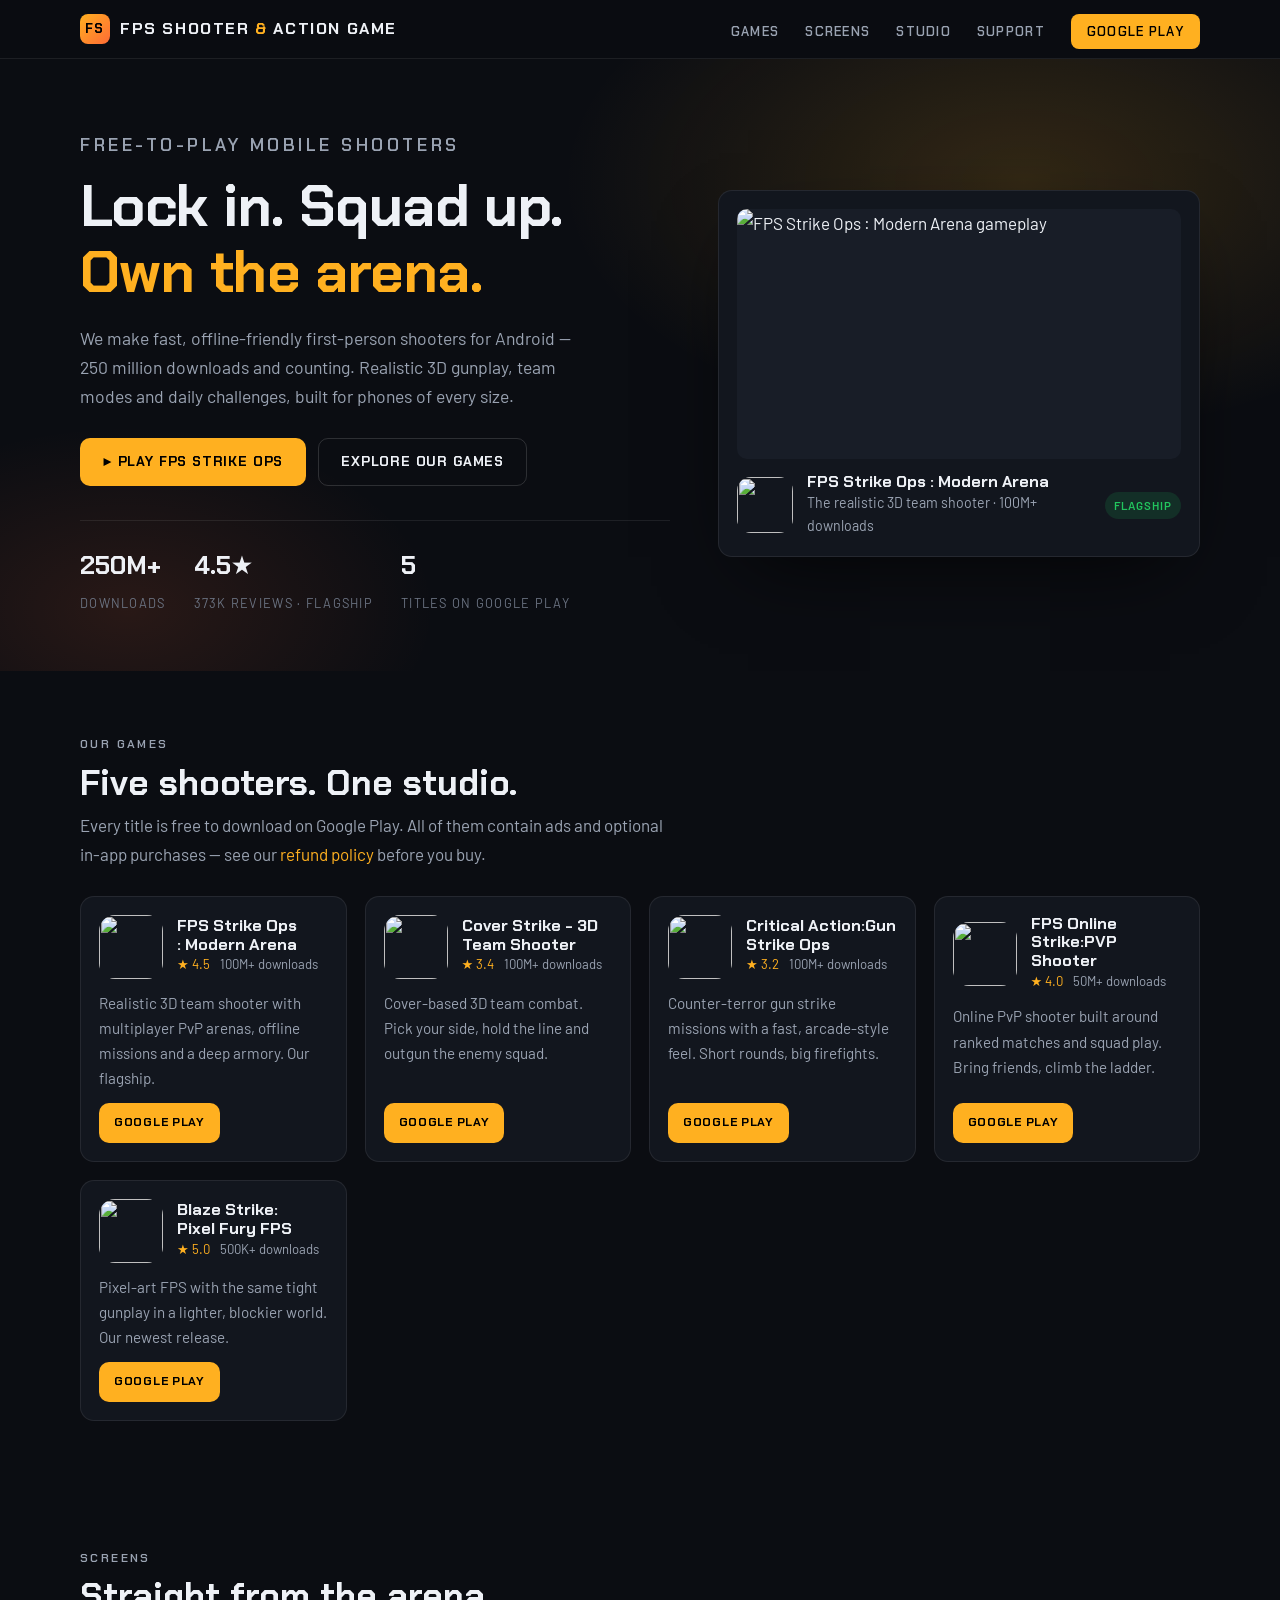
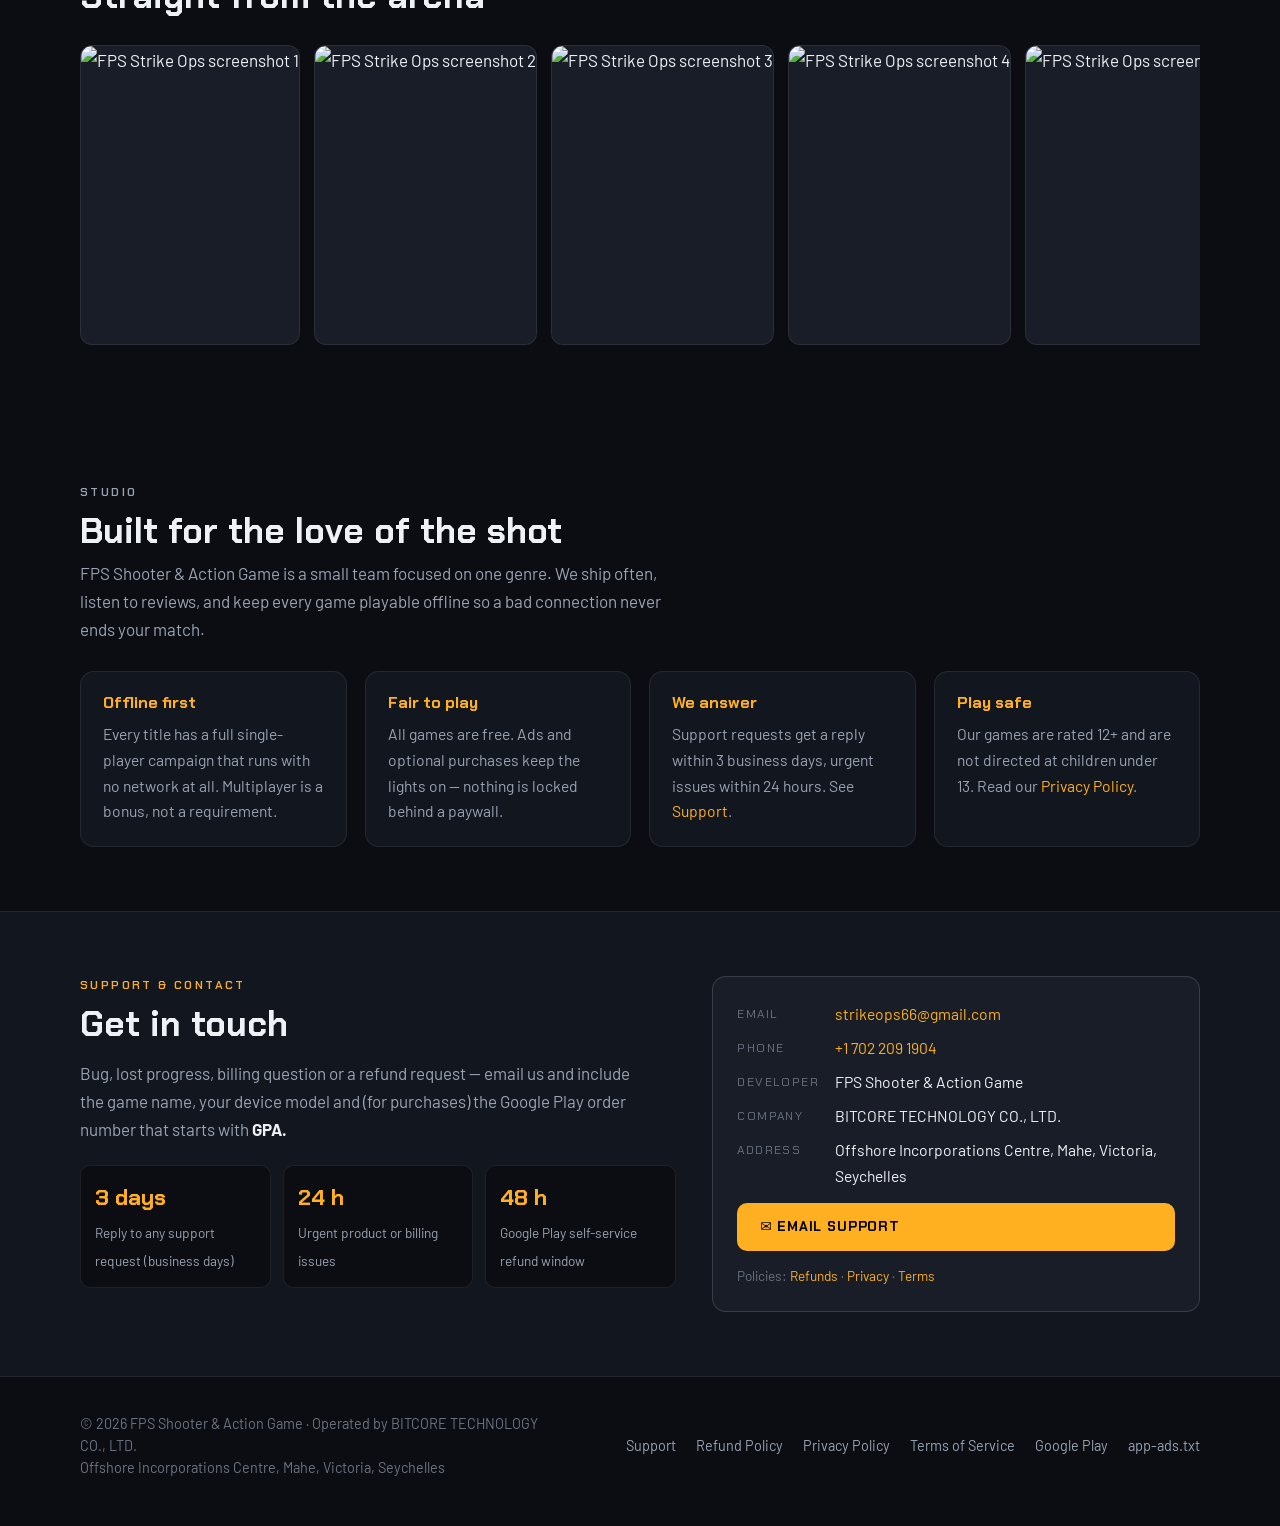
==== index.html @ 60e4191b "Studio website with support, refund and privacy pages + app-ads.txt Replaces the app-ads.txt placeho" ====
<!DOCTYPE html>
<html lang="en">
<head>
<meta charset="utf-8">
<meta name="viewport" content="width=device-width,initial-scale=1">
<title>FPS Shooter &amp; Action Game — Mobile FPS Studio | 250M+ Downloads</title>
<meta name="description" content="FPS Shooter & Action Game builds free-to-play mobile shooters — FPS Strike Ops, FPS Online Strike, Cover Strike and more. Player support, refund policy and privacy information.">
<link rel="icon" href="https://play-lh.googleusercontent.com/eiOZd_w3-KqGU1NfuZDqrY8FclcKAdGegweEXsNcjBWPs9yWffAY78PCITk1wj9vtEdM0S3DuKdoXiqUF1o_=w64">
<link rel="preconnect" href="https://fonts.googleapis.com"><link rel="preconnect" href="https://fonts.gstatic.com" crossorigin>
<link rel="stylesheet" href="https://fonts.googleapis.com/css2?family=Chakra+Petch:wght@500;600;700&family=Barlow:wght@400;500;600&display=swap">
<link rel="stylesheet" href="assets/site.css">
</head>
<body>

<header class="nav">
  <div class="wrap">
    <a class="logo" href="./"><span class="mark">FS</span><span>FPS Shooter <em>&amp;</em> Action Game</span></a>
    <ul class="nav-links">
      <li><a href="#games">Games</a></li>
      <li class="hide-m"><a href="#screens">Screens</a></li>
      <li class="hide-m"><a href="#studio">Studio</a></li>
      <li><a href="support.html">Support</a></li>
      <li><a class="nav-cta" href="https://play.google.com/store/apps/dev?id=6291860569891816067" target="_blank" rel="noopener">Google Play</a></li>
    </ul>
  </div>
</header>

<section class="hero">
  <div class="wrap">
    <div>
      <p class="eyebrow">Free-to-play mobile shooters</p>
      <h1>Lock in. Squad up.<br><em>Own the arena.</em></h1>
      <p>We make fast, offline-friendly first-person shooters for Android — 250 million downloads and counting. Realistic 3D gunplay, team modes and daily challenges, built for phones of every size.</p>
      <div class="hero-actions">
        <a class="btn btn-primary" href="https://play.google.com/store/apps/details?id=com.ta.strike.ops" target="_blank" rel="noopener">▶ Play FPS Strike Ops</a>
        <a class="btn btn-ghost" href="#games">Explore our games</a>
      </div>
      <div class="stats">
        <div class="stat"><b>250M+</b><span>Downloads</span></div>
        <div class="stat"><b>4.5★</b><span>373K reviews · flagship</span></div>
        <div class="stat"><b>5</b><span>Titles on Google Play</span></div>
      </div>
    </div>
    <div class="hero-card">
      <div class="shot"><img src="https://play-lh.googleusercontent.com/GbMS17hHbdoyaOYoECsVJ3PONYQ0sqHkr0JkvnWP-VpS0JT8hbqJIrBjSBiRwr2f1A=w1280-h720-rw" alt="FPS Strike Ops : Modern Arena gameplay"></div>
      <div class="app">
        <img src="https://play-lh.googleusercontent.com/eiOZd_w3-KqGU1NfuZDqrY8FclcKAdGegweEXsNcjBWPs9yWffAY78PCITk1wj9vtEdM0S3DuKdoXiqUF1o_=w112" alt="">
        <div><h3>FPS Strike Ops : Modern Arena</h3><small>The realistic 3D team shooter · 100M+ downloads</small></div>
        <span class="badge" style="margin-left:auto">Flagship</span>
      </div>
    </div>
  </div>
</section>

<section id="games">
  <div class="wrap">
    <div class="sec-head">
      <p class="eyebrow">Our games</p>
      <h2>Five shooters. One studio.</h2>
      <p>Every title is free to download on Google Play. All of them contain ads and optional in-app purchases — see our <a href="refund-policy.html" style="color:var(--accent)">refund policy</a> before you buy.</p>
    </div>
    <div class="games">
      <article class="game">
        <div class="game-top"><img src="https://play-lh.googleusercontent.com/eiOZd_w3-KqGU1NfuZDqrY8FclcKAdGegweEXsNcjBWPs9yWffAY78PCITk1wj9vtEdM0S3DuKdoXiqUF1o_=w128" alt=""><div><h3>FPS Strike Ops : Modern Arena</h3><div class="meta"><span class="star">★ 4.5</span><span>100M+ downloads</span></div></div></div>
        <p>Realistic 3D team shooter with multiplayer PvP arenas, offline missions and a deep armory. Our flagship.</p>
        <a class="btn btn-primary" href="https://play.google.com/store/apps/details?id=com.ta.strike.ops" target="_blank" rel="noopener">Google Play</a>
      </article>
      <article class="game">
        <div class="game-top"><img src="https://play-lh.googleusercontent.com/zvyoEqVJ7ERWciOapEbPvuQXJmzUcfPkXwV77BmDdhrMVTuaQKJxCbdnVAI8Pr-dbkSBhZAICkouK5ZxYdwkQQ=w128" alt=""><div><h3>Cover Strike - 3D Team Shooter</h3><div class="meta"><span class="star">★ 3.4</span><span>100M+ downloads</span></div></div></div>
        <p>Cover-based 3D team combat. Pick your side, hold the line and outgun the enemy squad.</p>
        <a class="btn btn-primary" href="https://play.google.com/store/apps/details?id=com.gun.black.ops" target="_blank" rel="noopener">Google Play</a>
      </article>
      <article class="game">
        <div class="game-top"><img src="https://play-lh.googleusercontent.com/qFBl_gUh5P7pqWK5F_H5-zqNdNTN-bvPZo6_1qJ7ZW3UpAFX5x0HofotxytXqCaEn1AuwCCeY-J4sV0vwq_VKA=w128" alt=""><div><h3>Critical Action:Gun Strike Ops</h3><div class="meta"><span class="star">★ 3.2</span><span>100M+ downloads</span></div></div></div>
        <p>Counter-terror gun strike missions with a fast, arcade-style feel. Short rounds, big firefights.</p>
        <a class="btn btn-primary" href="https://play.google.com/store/apps/details?id=com.bl.critical.strike" target="_blank" rel="noopener">Google Play</a>
      </article>
      <article class="game">
        <div class="game-top"><img src="https://play-lh.googleusercontent.com/dfALx_zwfpstCQvj4zdCKIrQRp6PvN3yV7wNoa-fomCgHH2scZoKKDN0XkfqlPEefHFbMLRkBzP7yIRurAc2sA=w128" alt=""><div><h3>FPS Online Strike:PVP Shooter</h3><div class="meta"><span class="star">★ 4.0</span><span>50M+ downloads</span></div></div></div>
        <p>Online PvP shooter built around ranked matches and squad play. Bring friends, climb the ladder.</p>
        <a class="btn btn-primary" href="https://play.google.com/store/apps/details?id=com.ta.online.strike.fps" target="_blank" rel="noopener">Google Play</a>
      </article>
      <article class="game">
        <div class="game-top"><img src="https://play-lh.googleusercontent.com/nWq3Pk10-K2bo0F_DosfK-F9bigmZJPhy7MF2PuyTVG5hXg_ZrGI370a8XUCoh2WPLZQ9julmwb5E0Mu7UWlpw=w128" alt=""><div><h3>Blaze Strike: Pixel Fury FPS</h3><div class="meta"><span class="star">★ 5.0</span><span>500K+ downloads</span></div></div></div>
        <p>Pixel-art FPS with the same tight gunplay in a lighter, blockier world. Our newest release.</p>
        <a class="btn btn-primary" href="https://play.google.com/store/apps/details?id=com.supershoot.pixel.ops" target="_blank" rel="noopener">Google Play</a>
      </article>
    </div>
  </div>
</section>

<section id="screens">
  <div class="wrap">
    <div class="sec-head">
      <p class="eyebrow">Screens</p>
      <h2>Straight from the arena</h2>
    </div>
    <div class="shots">
      <img src="https://play-lh.googleusercontent.com/YrkR-GP7OKghBTATCoO_jJrchSVrh-NSUBb5DnbRZC1DbLK_cgV9FC2e_iI4GzLsKXuZjuFZajnGCiA8qA=w640-h360-rw" alt="FPS Strike Ops screenshot 1" loading="lazy">
      <img src="https://play-lh.googleusercontent.com/F-PA6T3XIdvwrse23SaIC08Gy3t6F6Nx5tuza8AEM89mSB_3hZnRkP-4JMv6yjDGOiGDeAmq12oHYveiRbSdFw=w640-h360-rw" alt="FPS Strike Ops screenshot 2" loading="lazy">
      <img src="https://play-lh.googleusercontent.com/Csdne6A845OyaiWxD9Ntml9R6-lR1MFSiaHTgjvxliVPayy85uKWmPbZWuVIQHT2IPcsP4mLHsgQgP6q6qTd4Q=w640-h360-rw" alt="FPS Strike Ops screenshot 3" loading="lazy">
      <img src="https://play-lh.googleusercontent.com/toyQbJRWoz0KN__xjFZspOG6EokQE6qhk5tOln2eeRFfyL7RmnrZV9uP13DXLRX126UEQ1Yo2Ake-59Ly_I-iA=w640-h360-rw" alt="FPS Strike Ops screenshot 4" loading="lazy">
      <img src="https://play-lh.googleusercontent.com/KKtmSAHfgTXVTNbAtqgESlpMRPWPVC8OJ27O0q0LJjxNmE_1CSCoEBKXqvt0NyDUtAFD084nBZnlByln8cVCmw=w640-h360-rw" alt="FPS Strike Ops screenshot 5" loading="lazy">
      <img src="https://play-lh.googleusercontent.com/1MbArdPNbD7uxNsCjyC_kIRxzK9G8thJ47Q17dY5XfR0oD-TJqFW-3tur8XuuG2yicyQautiaQTk8PcZUwGtAw=w640-h360-rw" alt="FPS Strike Ops screenshot 6" loading="lazy">
    </div>
  </div>
</section>

<section id="studio">
  <div class="wrap">
    <div class="sec-head">
      <p class="eyebrow">Studio</p>
      <h2>Built for the love of the shot</h2>
      <p>FPS Shooter &amp; Action Game is a small team focused on one genre. We ship often, listen to reviews, and keep every game playable offline so a bad connection never ends your match.</p>
    </div>
    <div class="about-grid">
      <div class="about-card"><h3>Offline first</h3><p>Every title has a full single-player campaign that runs with no network at all. Multiplayer is a bonus, not a requirement.</p></div>
      <div class="about-card"><h3>Fair to play</h3><p>All games are free. Ads and optional purchases keep the lights on — nothing is locked behind a paywall.</p></div>
      <div class="about-card"><h3>We answer</h3><p>Support requests get a reply within 3 business days, urgent issues within 24 hours. See <a href="support.html" style="color:var(--accent)">Support</a>.</p></div>
      <div class="about-card"><h3>Play safe</h3><p>Our games are rated 12+ and are not directed at children under 13. Read our <a href="privacy-policy.html" style="color:var(--accent)">Privacy Policy</a>.</p></div>
    </div>
  </div>
</section>

<section class="support" id="contact">
  <div class="wrap support-grid">
    <div>
      <p class="eyebrow">Support &amp; contact</p>
      <h2 style="font-size:clamp(1.6rem,3vw,2.2rem);margin:8px 0 14px">Get in touch</h2>
      <p style="color:var(--txt-2);max-width:56ch">Bug, lost progress, billing question or a refund request — email us and include the game name, your device model and (for purchases) the Google Play order number that starts with <strong style="color:var(--txt)">GPA.</strong></p>
      <div class="sla" style="margin-top:22px">
        <div><b>3 days</b><span>Reply to any support request (business days)</span></div>
        <div><b>24 h</b><span>Urgent product or billing issues</span></div>
        <div><b>48 h</b><span>Google Play self-service refund window</span></div>
      </div>
    </div>
    <div class="contact-card">
      <dl>
        <dt>Email</dt><dd><a href="mailto:strikeops66@gmail.com">strikeops66@gmail.com</a></dd>
        <dt>Phone</dt><dd><a href="tel:+17022091904">+1 702 209 1904</a></dd>
        <dt>Developer</dt><dd>FPS Shooter &amp; Action Game</dd>
        <dt>Company</dt><dd>BITCORE TECHNOLOGY CO., LTD.</dd>
        <dt>Address</dt><dd>Offshore Incorporations Centre, Mahe, Victoria, Seychelles</dd>
      </dl>
      <a class="btn btn-primary" href="mailto:strikeops66@gmail.com?subject=Support%20request%20%E2%80%94%20FPS%20Strike%20Ops">✉ Email support</a>
      <p style="font-size:.85rem;color:var(--txt-3)">Policies: <a href="refund-policy.html" style="color:var(--accent)">Refunds</a> · <a href="privacy-policy.html" style="color:var(--accent)">Privacy</a> · <a href="terms.html" style="color:var(--accent)">Terms</a></p>
    </div>
  </div>
</section>

<footer>
  <div class="wrap">
    <address>© 2026 FPS Shooter &amp; Action Game · Operated by BITCORE TECHNOLOGY CO., LTD.<br>Offshore Incorporations Centre, Mahe, Victoria, Seychelles</address>
    <ul class="foot-links">
      <li><a href="support.html">Support</a></li>
      <li><a href="refund-policy.html">Refund Policy</a></li>
      <li><a href="privacy-policy.html">Privacy Policy</a></li>
      <li><a href="terms.html">Terms of Service</a></li>
      <li><a href="https://play.google.com/store/apps/dev?id=6291860569891816067" target="_blank" rel="noopener">Google Play</a></li>
      <li><a href="app-ads.txt">app-ads.txt</a></li>
    </ul>
  </div>
</footer>
</body>
</html>
---- assets/site.css ----
:root{
  --bg:#0b0d12;--bg-2:#12161e;--bg-3:#181d27;
  --line:rgba(255,255,255,.08);--line-2:rgba(255,255,255,.14);
  --txt:#eef1f6;--txt-2:#9aa3b2;--txt-3:#6b7382;
  --accent:#ffb020;--accent-2:#ff6b35;--green:#22c55e;
  --radius:14px;
  --font-display:"Chakra Petch",system-ui,sans-serif;
  --font-body:"Barlow",system-ui,-apple-system,"Segoe UI",sans-serif;
}
*{margin:0;padding:0;box-sizing:border-box}
html{scroll-behavior:smooth}
body{background:var(--bg);color:var(--txt);font-family:var(--font-body);font-size:17px;line-height:1.65;overflow-x:hidden;-webkit-font-smoothing:antialiased}
img{max-width:100%;display:block}
a{color:inherit;text-decoration:none}
h1,h2,h3,h4,.btn,.nav-links a,.logo,.eyebrow{font-family:var(--font-display)}
h1,h2,h3{text-wrap:balance;line-height:1.15}
::selection{background:var(--accent);color:#000}
.wrap{width:min(1120px,92vw);margin:0 auto}

/* nav */
.nav{position:sticky;top:0;z-index:100;background:rgba(11,13,18,.88);-webkit-backdrop-filter:blur(12px);backdrop-filter:blur(12px);border-bottom:1px solid var(--line)}
.nav .wrap{display:flex;align-items:center;justify-content:space-between;gap:20px;padding:14px 0}
.logo{display:flex;align-items:center;gap:10px;font-weight:700;font-size:1rem;letter-spacing:.1em;text-transform:uppercase;white-space:nowrap}
.logo .mark{width:30px;height:30px;flex:none;border-radius:8px;background:linear-gradient(135deg,var(--accent),var(--accent-2));display:grid;place-items:center;color:#000;font-weight:700;font-size:.85rem}
.logo em{color:var(--accent);font-style:normal}
.nav-links{display:flex;align-items:center;gap:26px;list-style:none}
.nav-links a{font-size:.8rem;font-weight:600;letter-spacing:.1em;text-transform:uppercase;color:var(--txt-2);transition:color .2s}
.nav-links a:hover,.nav-links a[aria-current]{color:var(--txt)}
.nav-cta{background:var(--accent);color:#000!important;padding:9px 16px;border-radius:8px}
.nav-cta:hover{box-shadow:0 6px 20px rgba(255,176,32,.35)}
@media (max-width:760px){.nav-links{gap:14px;flex-wrap:wrap;justify-content:flex-end}.nav-links a{font-size:.72rem}.nav-links .hide-m{display:none}}

/* buttons */
.btn{display:inline-flex;align-items:center;gap:8px;padding:12px 22px;border-radius:10px;font-weight:700;letter-spacing:.06em;text-transform:uppercase;font-size:.85rem;border:1px solid transparent;transition:transform .15s,box-shadow .2s,background .2s}
.btn-primary{background:var(--accent);color:#000}
.btn-primary:hover{transform:translateY(-1px);box-shadow:0 8px 24px rgba(255,176,32,.35)}
.btn-ghost{border-color:var(--line-2);color:var(--txt)}
.btn-ghost:hover{background:var(--bg-3)}
.eyebrow{font-size:.75rem;letter-spacing:.2em;text-transform:uppercase;color:var(--accent);font-weight:600}

/* hero */
.hero{position:relative;padding:72px 0 56px;overflow:hidden}
.hero::before{content:"";position:absolute;inset:0;background:radial-gradient(60% 70% at 80% 20%,rgba(255,176,32,.16),transparent 60%),radial-gradient(40% 50% at 10% 90%,rgba(255,107,53,.12),transparent 60%);pointer-events:none}
.hero .wrap{position:relative;display:grid;grid-template-columns:1.1fr .9fr;gap:48px;align-items:center}
.hero h1{font-size:clamp(2.2rem,5vw,3.6rem);font-weight:700;letter-spacing:-.01em;margin:14px 0 18px}
.hero h1 em{font-style:normal;color:var(--accent)}
.hero p{color:var(--txt-2);font-size:1.1rem;max-width:52ch}
.hero-actions{display:flex;flex-wrap:wrap;gap:12px;margin-top:26px}
.stats{display:flex;flex-wrap:wrap;gap:28px;margin-top:34px;padding-top:24px;border-top:1px solid var(--line)}
.stat b{display:block;font-family:var(--font-display);font-size:1.6rem;color:var(--txt)}
.stat span{font-size:.8rem;letter-spacing:.1em;text-transform:uppercase;color:var(--txt-3)}
.hero-card{background:var(--bg-2);border:1px solid var(--line);border-radius:var(--radius);padding:18px;box-shadow:0 30px 80px -30px rgba(0,0,0,.8)}
.hero-card .shot{border-radius:10px;overflow:hidden;aspect-ratio:16/9;background:var(--bg-3)}
.hero-card .shot img{width:100%;height:100%;object-fit:cover}
.hero-card .app{display:flex;align-items:center;gap:14px;margin-top:14px}
.hero-card .app img{width:56px;height:56px;border-radius:14px;flex:none}
.hero-card .app h3{font-size:1rem}
.hero-card .app small{color:var(--txt-2);display:block}
.badge{display:inline-flex;align-items:center;gap:6px;font-size:.72rem;letter-spacing:.08em;text-transform:uppercase;padding:4px 9px;border-radius:999px;background:rgba(34,197,94,.14);color:var(--green);font-weight:600}
@media (max-width:860px){.hero .wrap{grid-template-columns:1fr}.hero{padding:48px 0 40px}}

/* sections */
section{padding:64px 0}
.sec-head{display:flex;flex-direction:column;gap:8px;margin-bottom:28px}
.sec-head h2{font-size:clamp(1.6rem,3vw,2.2rem)}
.sec-head p{color:var(--txt-2);max-width:60ch}

/* games grid */
.games{display:grid;grid-template-columns:repeat(auto-fill,minmax(250px,1fr));gap:18px}
.game{background:var(--bg-2);border:1px solid var(--line);border-radius:var(--radius);padding:18px;display:flex;flex-direction:column;gap:12px;transition:transform .15s,border-color .2s}
.game:hover{transform:translateY(-3px);border-color:var(--line-2)}
.game-top{display:flex;gap:14px;align-items:center}
.game-top img{width:64px;height:64px;border-radius:16px;flex:none}
.game h3{font-size:1.02rem}
.game .meta{font-size:.82rem;color:var(--txt-2);display:flex;gap:10px;flex-wrap:wrap}
.game .meta .star{color:var(--accent)}
.game p{color:var(--txt-2);font-size:.95rem;flex:1}
.game .btn{align-self:flex-start;padding:9px 14px;font-size:.75rem}

/* screens strip */
.shots{display:flex;gap:14px;overflow-x:auto;padding-bottom:10px;scroll-snap-type:x mandatory}
.shots img{height:300px;width:auto;border-radius:12px;border:1px solid var(--line);scroll-snap-align:start;flex:none;background:var(--bg-3)}
@media (max-width:640px){.shots img{height:220px}}

/* about */
.about-grid{display:grid;grid-template-columns:repeat(auto-fit,minmax(240px,1fr));gap:18px}
.about-card{background:var(--bg-2);border:1px solid var(--line);border-radius:var(--radius);padding:22px}
.about-card h3{font-size:1rem;margin-bottom:8px;color:var(--accent)}
.about-card p{color:var(--txt-2);font-size:.98rem}

/* support block */
.support{background:var(--bg-2);border-top:1px solid var(--line);border-bottom:1px solid var(--line)}
.support-grid{display:grid;grid-template-columns:1.1fr .9fr;gap:36px;align-items:start}
.contact-card{background:var(--bg-3);border:1px solid var(--line-2);border-radius:var(--radius);padding:24px;display:flex;flex-direction:column;gap:14px}
.contact-card dl{display:grid;grid-template-columns:auto 1fr;gap:8px 16px;font-size:.98rem}
.contact-card dt{color:var(--txt-3);font-size:.75rem;letter-spacing:.12em;text-transform:uppercase;padding-top:4px;font-family:var(--font-display)}
.contact-card dd a{color:var(--accent);word-break:break-all}
.sla{display:grid;grid-template-columns:repeat(auto-fit,minmax(160px,1fr));gap:12px}
.sla div{background:var(--bg);border:1px solid var(--line);border-radius:10px;padding:14px}
.sla b{display:block;font-family:var(--font-display);font-size:1.4rem;color:var(--accent)}
.sla span{font-size:.85rem;color:var(--txt-2)}
@media (max-width:860px){.support-grid{grid-template-columns:1fr}}

/* footer */
footer{padding:36px 0 48px;color:var(--txt-3);font-size:.9rem}
footer .wrap{display:flex;flex-wrap:wrap;gap:16px 32px;justify-content:space-between;align-items:center}
.foot-links{display:flex;flex-wrap:wrap;gap:8px 20px;list-style:none}
.foot-links a{color:var(--txt-2)}
.foot-links a:hover{color:var(--txt)}
footer address{font-style:normal;max-width:60ch;line-height:1.5}

/* legal pages */
.legal{padding:56px 0 72px}
.legal .wrap{max-width:820px}
.legal h1{font-size:clamp(1.9rem,4vw,2.6rem);margin:8px 0 8px}
.legal .updated{color:var(--txt-3);font-size:.9rem;margin-bottom:34px}
.legal h2{font-size:1.25rem;margin:36px 0 12px;color:var(--accent)}
.legal h3{font-size:1.02rem;margin:22px 0 8px}
.legal p,.legal li{color:var(--txt-2);margin-bottom:12px;max-width:72ch}
.legal ul,.legal ol{padding-left:22px}
.legal li{margin-bottom:8px}
.legal strong{color:var(--txt)}
.legal a{color:var(--accent);text-decoration:underline;text-underline-offset:3px}
.legal table{border-collapse:collapse;width:100%;margin:12px 0 20px;font-size:.95rem}
.legal th,.legal td{text-align:left;padding:10px 12px;border-bottom:1px solid var(--line);vertical-align:top}
.legal th{color:var(--txt);font-family:var(--font-display);font-size:.8rem;letter-spacing:.1em;text-transform:uppercase}
.legal td{color:var(--txt-2)}
.callout{background:var(--bg-2);border:1px solid var(--line-2);border-left:3px solid var(--accent);border-radius:10px;padding:16px 18px;margin:18px 0}
.callout p{margin:0}
.table-scroll{overflow-x:auto}
@media (prefers-reduced-motion:reduce){*{transition:none!important;scroll-behavior:auto!important}}
:focus-visible{outline:2px solid var(--accent);outline-offset:2px}
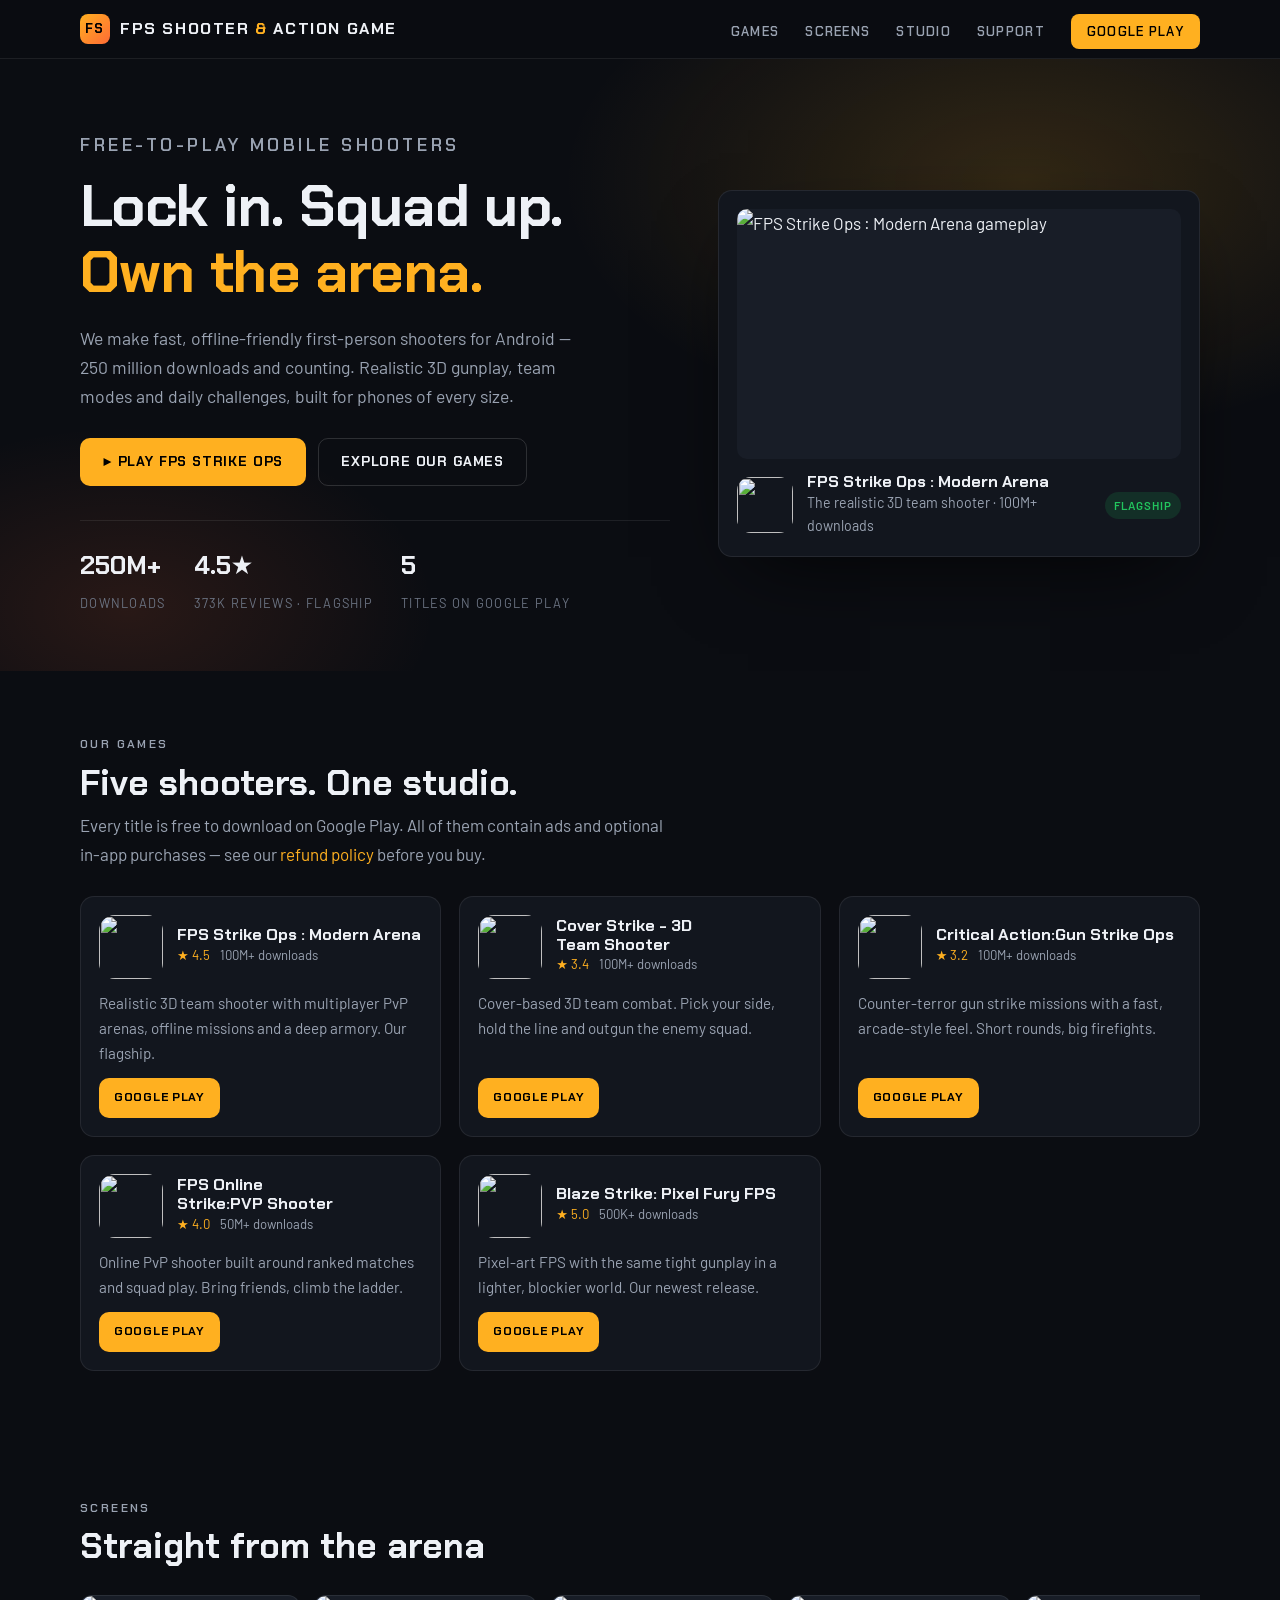
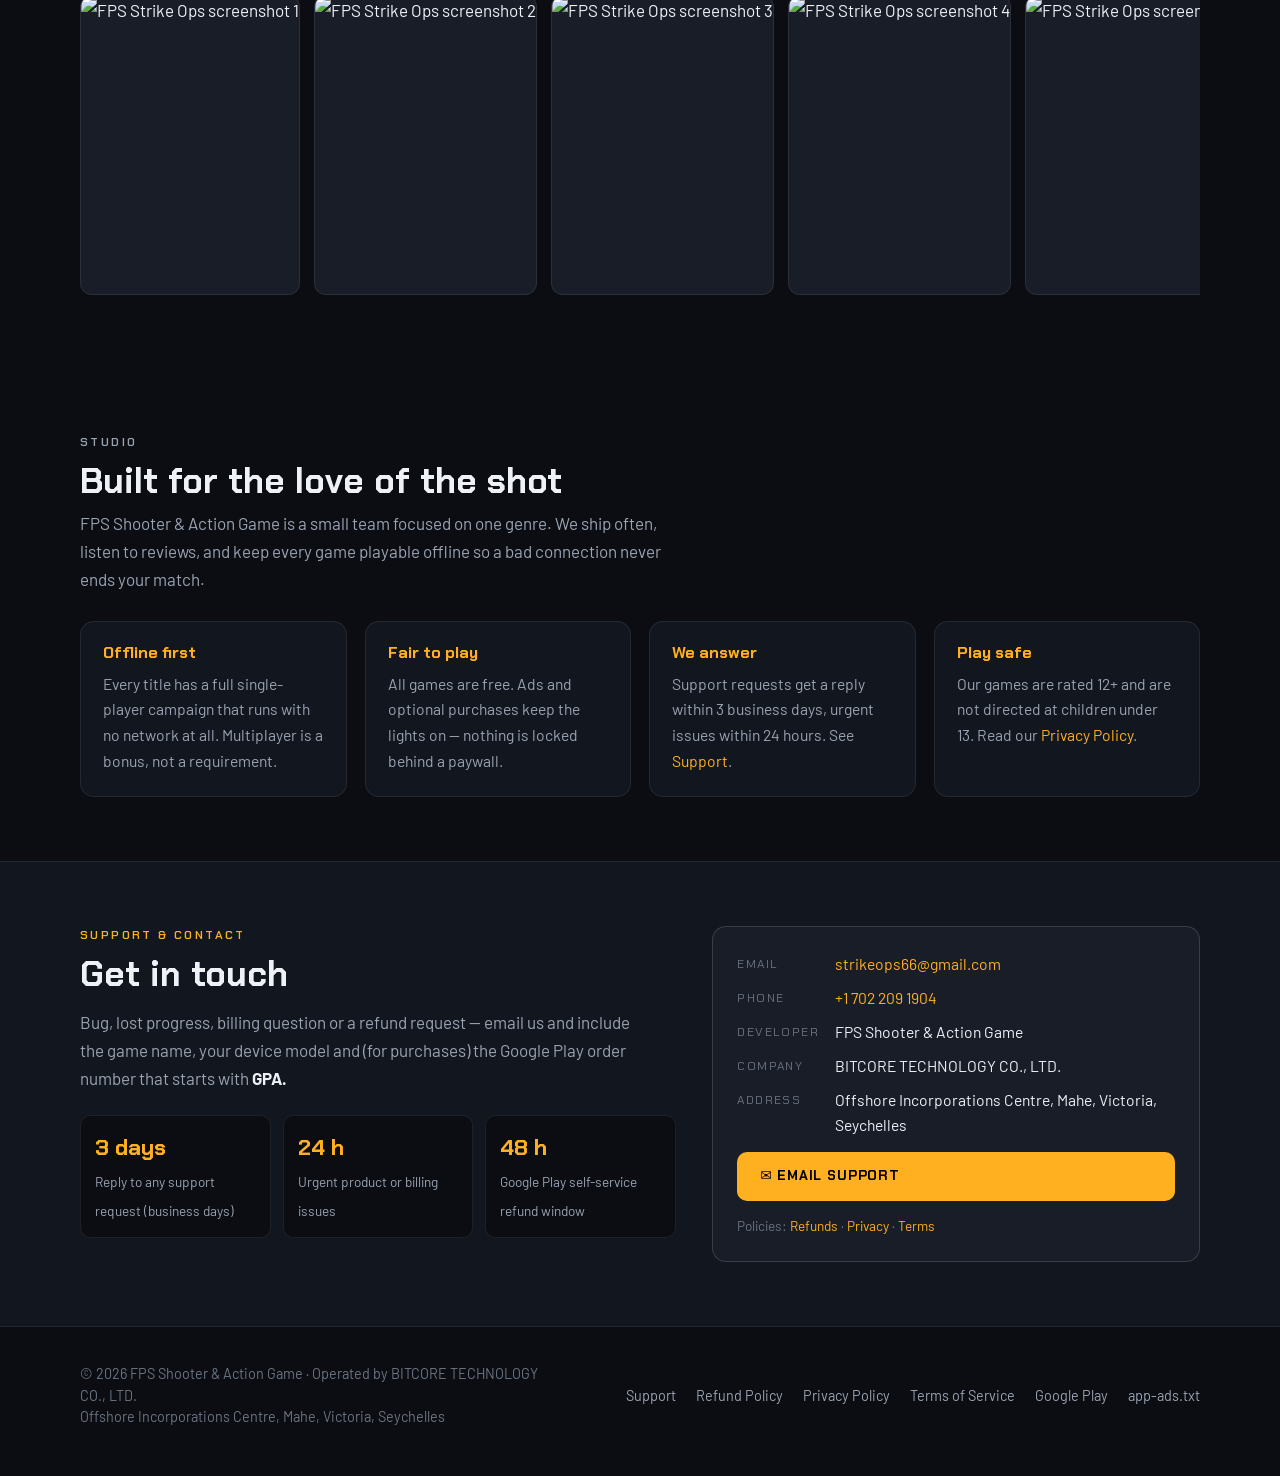
==== commit 60be02bb: "Drop IARC badge from screens strip; 3-up games grid Co-Authored-By: Claude Fable 5.1 <noreply@anthro" ====
--- a/index.html
+++ b/index.html
@@ -96,8 +96,8 @@
       <h2>Straight from the arena</h2>
     </div>
     <div class="shots">
-      <img src="https://play-lh.googleusercontent.com/YrkR-GP7OKghBTATCoO_jJrchSVrh-NSUBb5DnbRZC1DbLK_cgV9FC2e_iI4GzLsKXuZjuFZajnGCiA8qA=w640-h360-rw" alt="FPS Strike Ops screenshot 1" loading="lazy">
-      <img src="https://play-lh.googleusercontent.com/F-PA6T3XIdvwrse23SaIC08Gy3t6F6Nx5tuza8AEM89mSB_3hZnRkP-4JMv6yjDGOiGDeAmq12oHYveiRbSdFw=w640-h360-rw" alt="FPS Strike Ops screenshot 2" loading="lazy">
+      <img src="https://play-lh.googleusercontent.com/F-PA6T3XIdvwrse23SaIC08Gy3t6F6Nx5tuza8AEM89mSB_3hZnRkP-4JMv6yjDGOiGDeAmq12oHYveiRbSdFw=w640-h360-rw" alt="FPS Strike Ops screenshot 1" loading="lazy">
+      <img src="https://play-lh.googleusercontent.com/RgzaaIwcYIl7TQnSCpTOlA77l0Y5oA6YgVrV-tFb6CNMiZFwIjovqJh3R-6O396IpDo0aLme2VNj_pQC5h2BMQ=w640-h360-rw" alt="FPS Strike Ops screenshot 2" loading="lazy">
       <img src="https://play-lh.googleusercontent.com/Csdne6A845OyaiWxD9Ntml9R6-lR1MFSiaHTgjvxliVPayy85uKWmPbZWuVIQHT2IPcsP4mLHsgQgP6q6qTd4Q=w640-h360-rw" alt="FPS Strike Ops screenshot 3" loading="lazy">
       <img src="https://play-lh.googleusercontent.com/toyQbJRWoz0KN__xjFZspOG6EokQE6qhk5tOln2eeRFfyL7RmnrZV9uP13DXLRX126UEQ1Yo2Ake-59Ly_I-iA=w640-h360-rw" alt="FPS Strike Ops screenshot 4" loading="lazy">
       <img src="https://play-lh.googleusercontent.com/KKtmSAHfgTXVTNbAtqgESlpMRPWPVC8OJ27O0q0LJjxNmE_1CSCoEBKXqvt0NyDUtAFD084nBZnlByln8cVCmw=w640-h360-rw" alt="FPS Strike Ops screenshot 5" loading="lazy">
--- a/assets/site.css
+++ b/assets/site.css
@@ -66,7 +66,7 @@
 .sec-head p{color:var(--txt-2);max-width:60ch}
 
 /* games grid */
-.games{display:grid;grid-template-columns:repeat(auto-fill,minmax(250px,1fr));gap:18px}
+.games{display:grid;grid-template-columns:repeat(auto-fill,minmax(320px,1fr));gap:18px}
 .game{background:var(--bg-2);border:1px solid var(--line);border-radius:var(--radius);padding:18px;display:flex;flex-direction:column;gap:12px;transition:transform .15s,border-color .2s}
 .game:hover{transform:translateY(-3px);border-color:var(--line-2)}
 .game-top{display:flex;gap:14px;align-items:center}
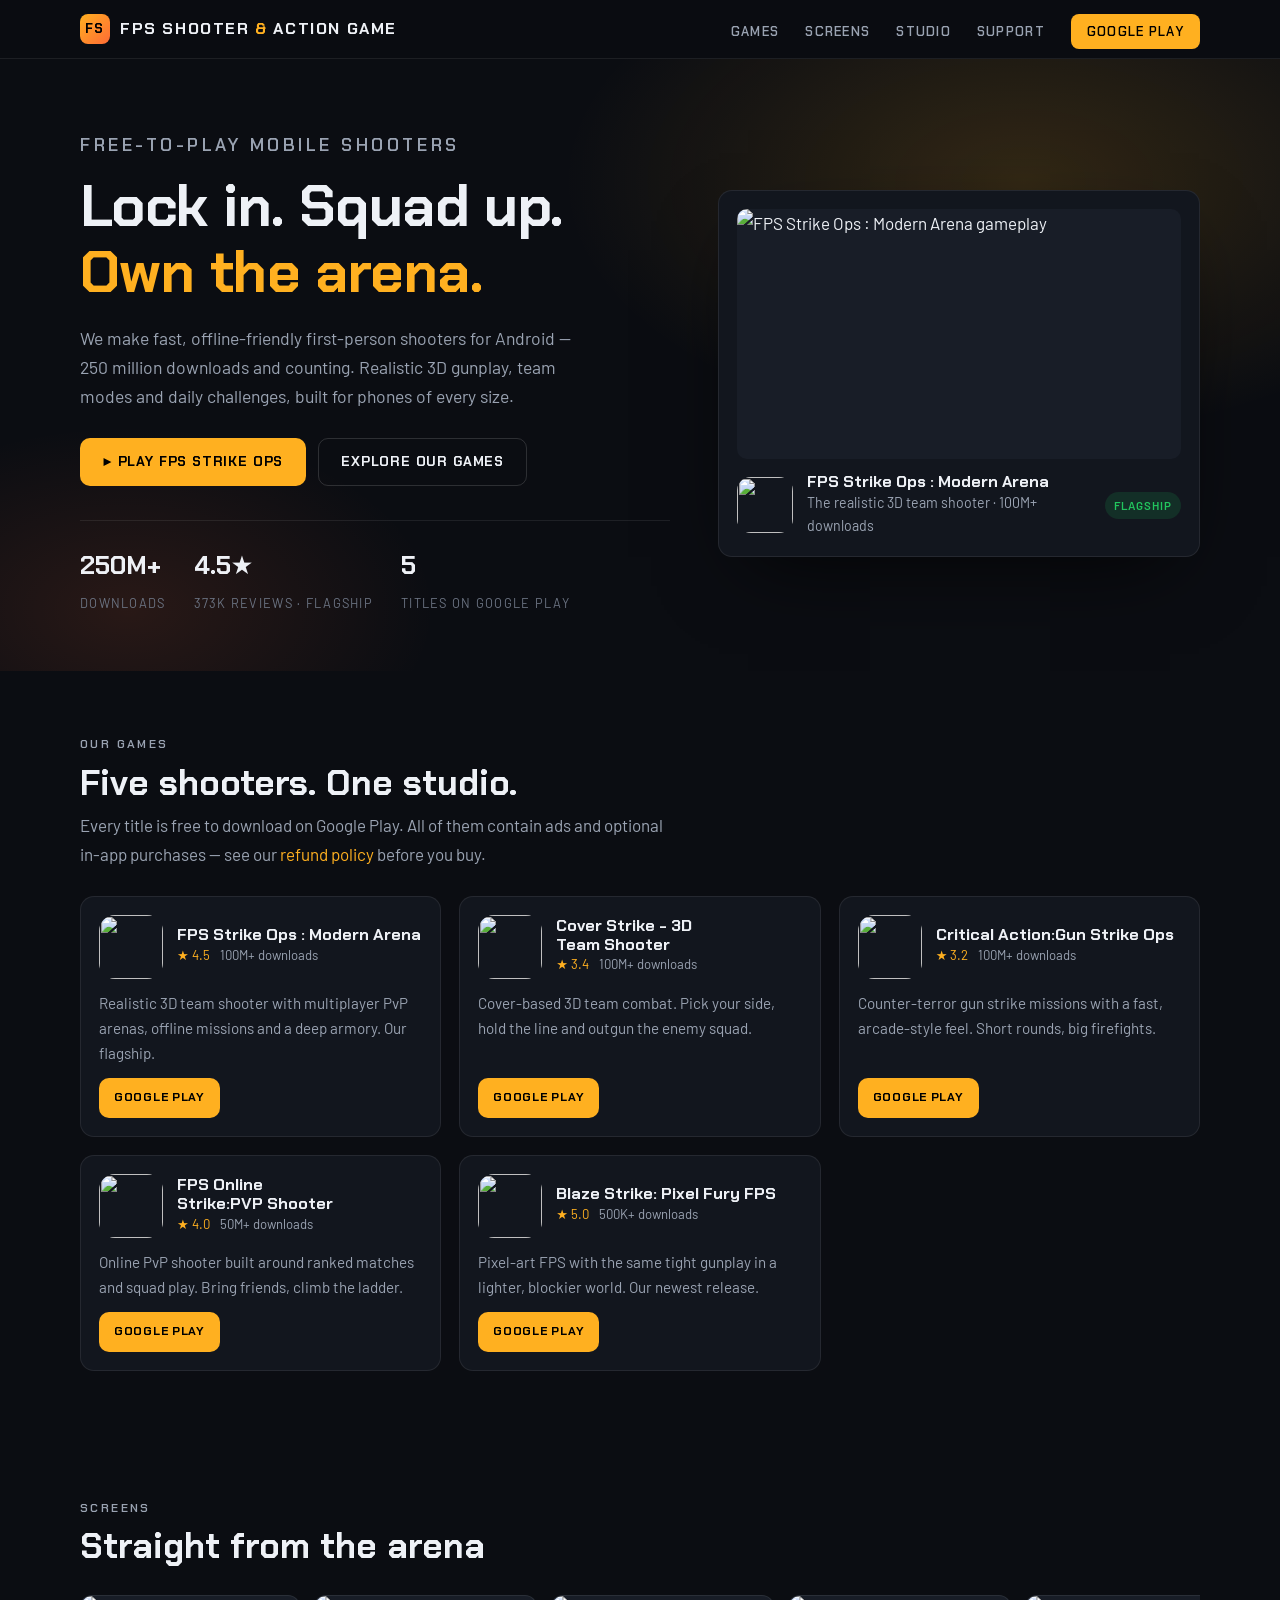
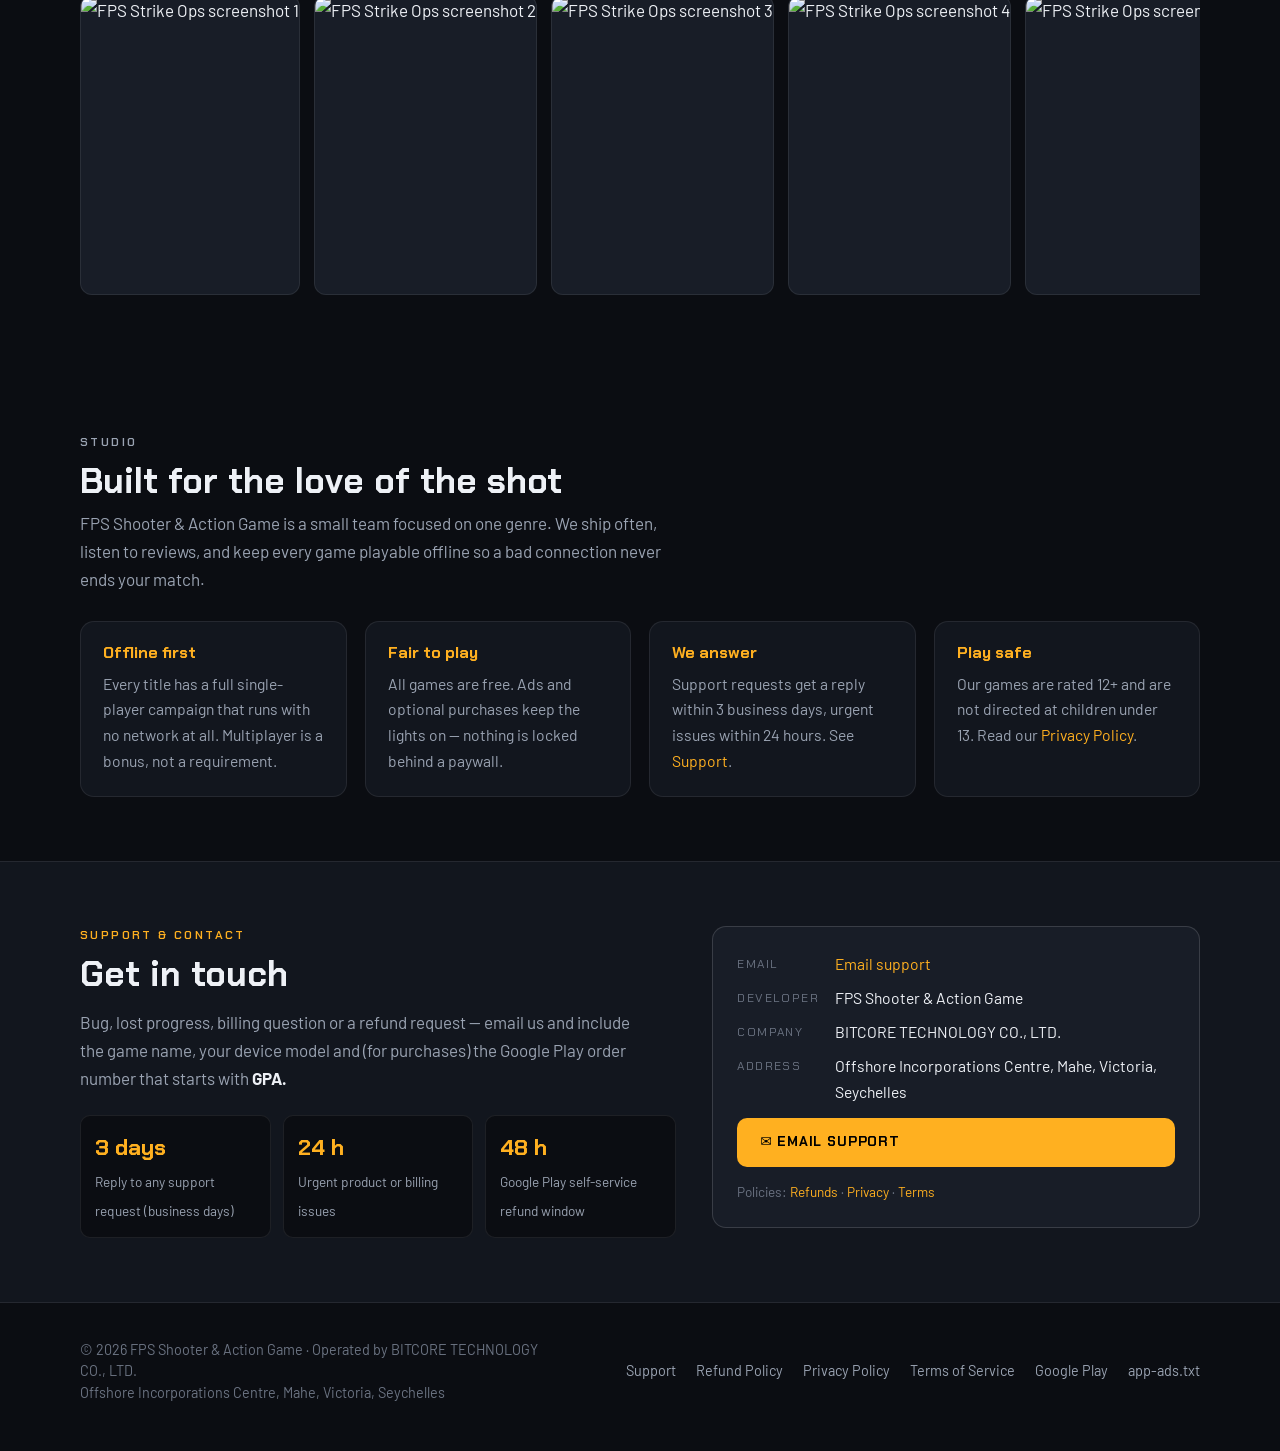
==== commit 10744ac2: "Remove phone numbers; assemble support email on click instead of in HTML Co-Authored-By: Claude Fabl" ====
--- a/index.html
+++ b/index.html
@@ -136,13 +136,12 @@
     </div>
     <div class="contact-card">
       <dl>
-        <dt>Email</dt><dd><a href="mailto:strikeops66@gmail.com">strikeops66@gmail.com</a></dd>
-        <dt>Phone</dt><dd><a href="tel:+17022091904">+1 702 209 1904</a></dd>
+        <dt>Email</dt><dd><a href="#" class="js-mail" data-u="strikeops66" data-d="gmail.com">Email support</a></dd>
         <dt>Developer</dt><dd>FPS Shooter &amp; Action Game</dd>
         <dt>Company</dt><dd>BITCORE TECHNOLOGY CO., LTD.</dd>
         <dt>Address</dt><dd>Offshore Incorporations Centre, Mahe, Victoria, Seychelles</dd>
       </dl>
-      <a class="btn btn-primary" href="mailto:strikeops66@gmail.com?subject=Support%20request%20%E2%80%94%20FPS%20Strike%20Ops">✉ Email support</a>
+      <a class="btn btn-primary js-mail" href="#" data-u="strikeops66" data-d="gmail.com" data-s="Support request — FPS Strike Ops">✉ Email support</a>
       <p style="font-size:.85rem;color:var(--txt-3)">Policies: <a href="refund-policy.html" style="color:var(--accent)">Refunds</a> · <a href="privacy-policy.html" style="color:var(--accent)">Privacy</a> · <a href="terms.html" style="color:var(--accent)">Terms</a></p>
     </div>
   </div>
@@ -161,5 +160,6 @@
     </ul>
   </div>
 </footer>
+<script src="assets/mail.js" defer></script>
 </body>
 </html>
